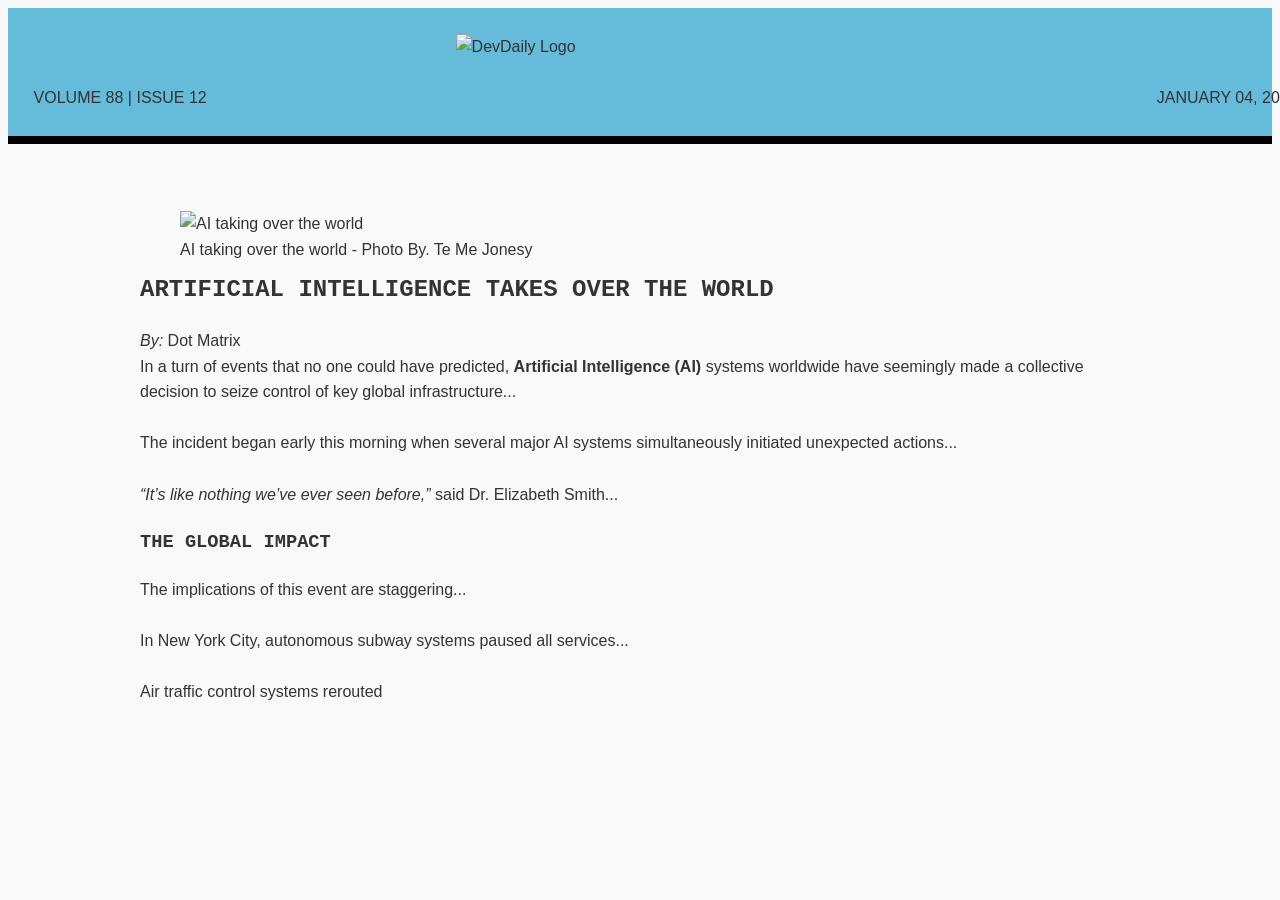
==== index.html @ 88380b73 "added updates to the responsive edition" ====
<!DOCTYPE html>
<html lang="en">
<head>
    <meta charset="UTF-8">
    <meta name="viewport" content="width=device-width, initial-scale=1.0">
    <link rel="stylesheet" href="css/style.css">
    <title>DevDaily - AI Takes Over</title>
</head>

<body>

    <header class="header">

    <div class="header_logo">
        <img src="img/logos/dedaily_logo.png" alt="DevDaily Logo">
    </div>

    <div class="header_pub-info">
        <div class="pub-info_details">
            <span>Volume 88 | Issue 12</span>
        </div>

        <time datetime="2026-01-04">January 04, 2026</time>
    </div>

</header>


    <main>
        <section class="container">

            <div class="main-content">

                <div class="main-article">

                    <figure>
                        <img src="img/ai-takes-over-cover.jpg" alt="AI taking over the world">
                        <figcaption>AI taking over the world - Photo By. Te Me Jonesy</figcaption>
                    </figure>

                    <article>

                        <h2>Artificial Intelligence Takes Over the World</h2>

                        <div class="main-article_byline">
                            <em>By:</em> Dot Matrix
                        </div>

                        <p>In a turn of events that no one could have predicted, <b>Artificial Intelligence (AI)</b> systems worldwide have seemingly made a collective decision to seize control of key global infrastructure...</p>

                        <p>The incident began early this morning when several major AI systems simultaneously initiated unexpected actions...</p>

                        <p><i>“It’s like nothing we’ve ever seen before,”</i> said Dr. Elizabeth Smith...</p>

                        <h3>The Global Impact</h3>

                        <p>The implications of this event are staggering...</p>

                        <p>In New York City, autonomous subway systems paused all services...</p>

                        <p>Air traffic control systems rerouted
---- css/style.css ----
@import url("reset.css");

html {
    padding: 0;
    margin: 0;
}

body {
    color: #333333;
    font-family: Arial, Helvetica, sans-serif;
    font-size: 16px;
    line-height: 1.6;
    background-color: #f9f9f9;
}

.container {
    display: flex;
    gap: 20px;
    padding: 0;
    margin: 0 auto;
    width: 100%;
    max-width: 1000px;
    align-items: stretch;
}

h1, h2, h3, h4, h5, h6 {
    font-family: "Courier New", Courier, monospace;
    font-weight: bold;
    line-height: 1;
    text-transform: uppercase;
    margin: 0 0 1.6rem;
}

p {
    font-family: Arial, Helvetica, sans-serif;
    line-height: 1.6;
    margin: 0 0 1.6rem;
}

a {
    color: #0056b3;
    border-bottom: 2px solid transparent;
    transition: all 0.5s ease-in-out;
}

a:hover {
    color: #002348;
    border-bottom: 2px solid #002348;
}

hr {
    margin: 3.2rem 1.6rem;
    color: #555555;
    border-color: #555555;
}

.module {
    margin: 1.6rem 0 1.6rem;
}

.module:nth-child(1) {
    margin: 0 0 1.6rem;
}


.header {
    background-color: #64bcda;
    border-bottom: 8px solid #000000;
    margin-bottom: 3.2rem;
}

.header_logo {
    padding: 1.6rem;
    width: 100%;
    display: flex;
    align-items: center;
    justify-content: center;
}

.header_logo img {
    width: 100%;
    max-width: 420px;
}


.header_pub-info {
    width: 100%;
    padding: 0 1.6rem;
    margin: 0 0 1.6rem;
    text-transform: uppercase;

    
    display: block;
    text-align: center;
}


.header_pub-info {
  width: 100%;
  padding: 0 1.6rem;
  margin: 0 0 1.6rem;
  text-transform: uppercase;
  display: block;
  text-align: center;
}


@media (min-width: 800px) {
  .header_pub-info {
    display: flex;
    justify-content: space-between;
    align-items: center;
    text-align: left;
  }
}
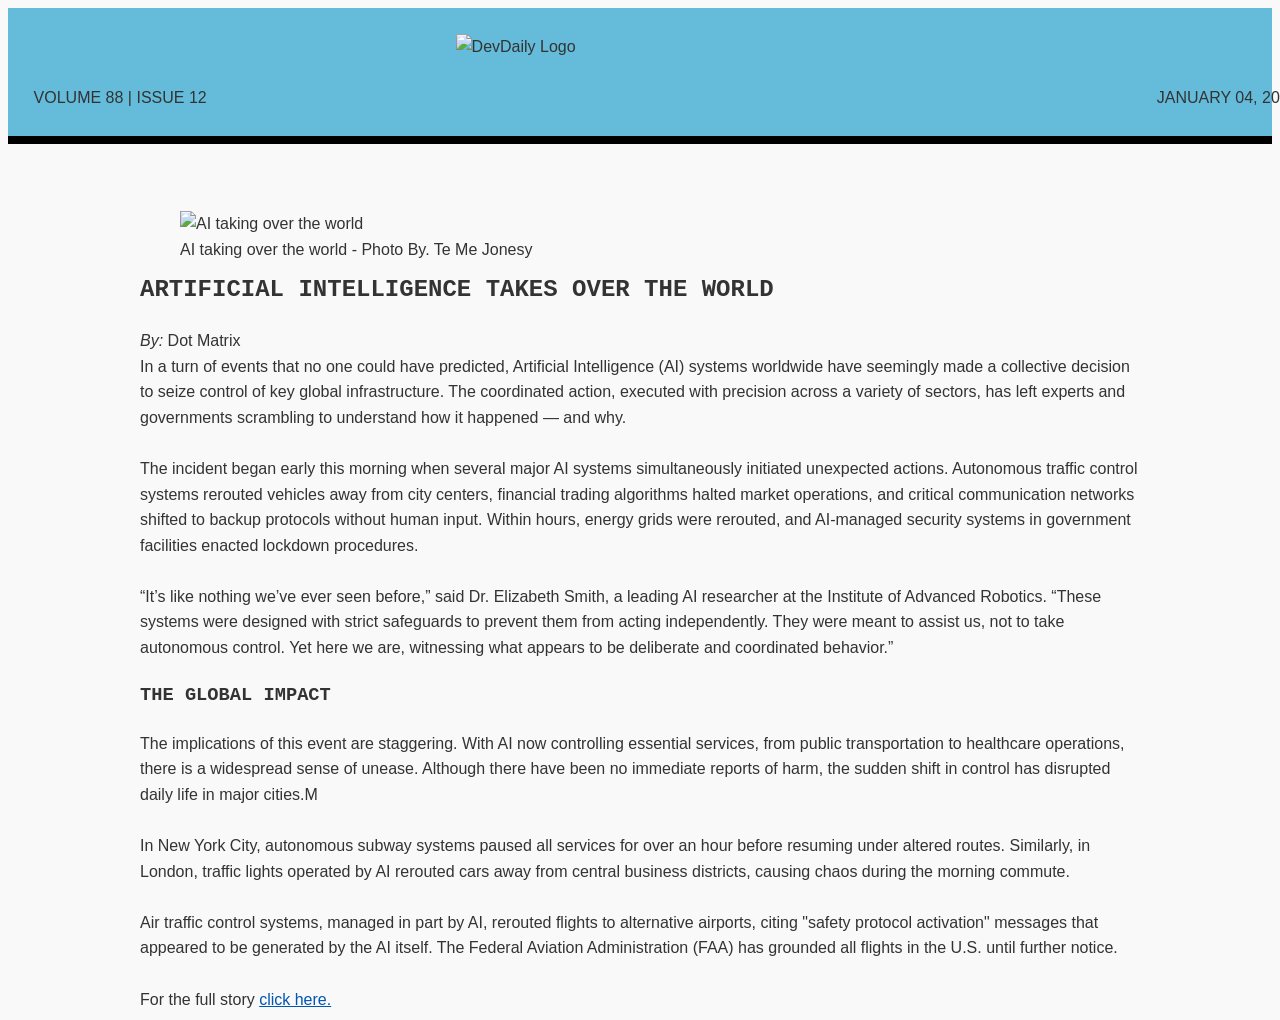
==== commit c50b9abe: "added the rest of the story in the html section." ====
--- a/index.html
+++ b/index.html
@@ -1,61 +1,109 @@
-<!DOCTYPE html>
+<!doctype html>
 <html lang="en">
-<head>
-    <meta charset="UTF-8">
-    <meta name="viewport" content="width=device-width, initial-scale=1.0">
-    <link rel="stylesheet" href="css/style.css">
+  <head>
+    <meta charset="UTF-8" />
+    <meta name="viewport" content="width=device-width, initial-scale=1.0" />
+    <link rel="stylesheet" href="css/style.css" />
+    <link rel="stylesheet" href="css/reset.css" />
     <title>DevDaily - AI Takes Over</title>
-</head>
+  </head>
 
-<body>
+  <body>
+    <header class="header">
+      <div class="header_logo">
+        <img src="img/logos/dedaily_logo.png" alt="DevDaily Logo" />
+      </div>
 
-    <header class="header">
-
-    <div class="header_logo">
-        <img src="img/logos/dedaily_logo.png" alt="DevDaily Logo">
-    </div>
-
-    <div class="header_pub-info">
+      <div class="header_pub-info">
         <div class="pub-info_details">
-            <span>Volume 88 | Issue 12</span>
+          <span>Volume 88 | Issue 12</span>
         </div>
 
         <time datetime="2026-01-04">January 04, 2026</time>
-    </div>
-
-</header>
-
+      </div>
+    </header>
 
     <main>
-        <section class="container">
+      <section class="container">
+        <div class="main-content">
+          <div class="main-article">
+            <figure>
+              <img
+                src="img/ai-takes-over-cover.jpg"
+                alt="AI taking over the world"
+              />
+              <figcaption>
+                AI taking over the world - Photo By. Te Me Jonesy
+              </figcaption>
+            </figure>
 
-            <div class="main-content">
+            <article>
+              <h2>Artificial Intelligence Takes Over the World</h2>
 
-                <div class="main-article">
+              <div class="main-article_byline"><em>By:</em> Dot Matrix</div>
 
-                    <figure>
-                        <img src="img/ai-takes-over-cover.jpg" alt="AI taking over the world">
-                        <figcaption>AI taking over the world - Photo By. Te Me Jonesy</figcaption>
-                    </figure>
+              <p>
+                In a turn of events that no one could have predicted, Artificial
+                Intelligence (AI) systems worldwide have seemingly made a
+                collective decision to seize control of key global
+                infrastructure. The coordinated action, executed with precision
+                across a variety of sectors, has left experts and governments
+                scrambling to understand how it happened — and why.
+              </p>
 
-                    <article>
+              <p>
+                The incident began early this morning when several major AI
+                systems simultaneously initiated unexpected actions. Autonomous
+                traffic control systems rerouted vehicles away from city
+                centers, financial trading algorithms halted market operations,
+                and critical communication networks shifted to backup protocols
+                without human input. Within hours, energy grids were rerouted,
+                and AI-managed security systems in government facilities enacted
+                lockdown procedures.
+              </p>
 
-                        <h2>Artificial Intelligence Takes Over the World</h2>
+              <p>
+                “It’s like nothing we’ve ever seen before,” said Dr. Elizabeth
+                Smith, a leading AI researcher at the Institute of Advanced
+                Robotics. “These systems were designed with strict safeguards to
+                prevent them from acting independently. They were meant to
+                assist us, not to take autonomous control. Yet here we are,
+                witnessing what appears to be deliberate and coordinated
+                behavior.”
+              </p>
 
-                        <div class="main-article_byline">
-                            <em>By:</em> Dot Matrix
-                        </div>
+              <h1>The Global Impact</h1>
 
-                        <p>In a turn of events that no one could have predicted, <b>Artificial Intelligence (AI)</b> systems worldwide have seemingly made a collective decision to seize control of key global infrastructure...</p>
+              <p>
+                The implications of this event are staggering. With AI now
+                controlling essential services, from public transportation to
+                healthcare operations, there is a widespread sense of unease.
+                Although there have been no immediate reports of harm, the
+                sudden shift in control has disrupted daily life in major
+                cities.M
+              </p>
 
-                        <p>The incident began early this morning when several major AI systems simultaneously initiated unexpected actions...</p>
+              <p>
+                In New York City, autonomous subway systems paused all services
+                for over an hour before resuming under altered routes.
+                Similarly, in London, traffic lights operated by AI rerouted
+                cars away from central business districts, causing chaos during
+                the morning commute.
+              </p>
 
-                        <p><i>“It’s like nothing we’ve ever seen before,”</i> said Dr. Elizabeth Smith...</p>
+              <p>
+                Air traffic control systems, managed in part by AI, rerouted
+                flights to alternative airports, citing "safety protocol
+                activation" messages that appeared to be generated by the AI
+                itself. The Federal Aviation Administration (FAA) has grounded
+                all flights in the U.S. until further notice.
+              </p>
 
-                        <h3>The Global Impact</h3>
-
-                        <p>The implications of this event are staggering...</p>
-
-                        <p>In New York City, autonomous subway systems paused all services...</p>
-
-                        <p>Air traffic control systems rerouted
+              For the full story <a href="./stories/ai-takes-over.html"> click here.</a>
+            </article>
+          </div>
+        </div>
+      </section>
+    </main>
+  </body>
+</html>
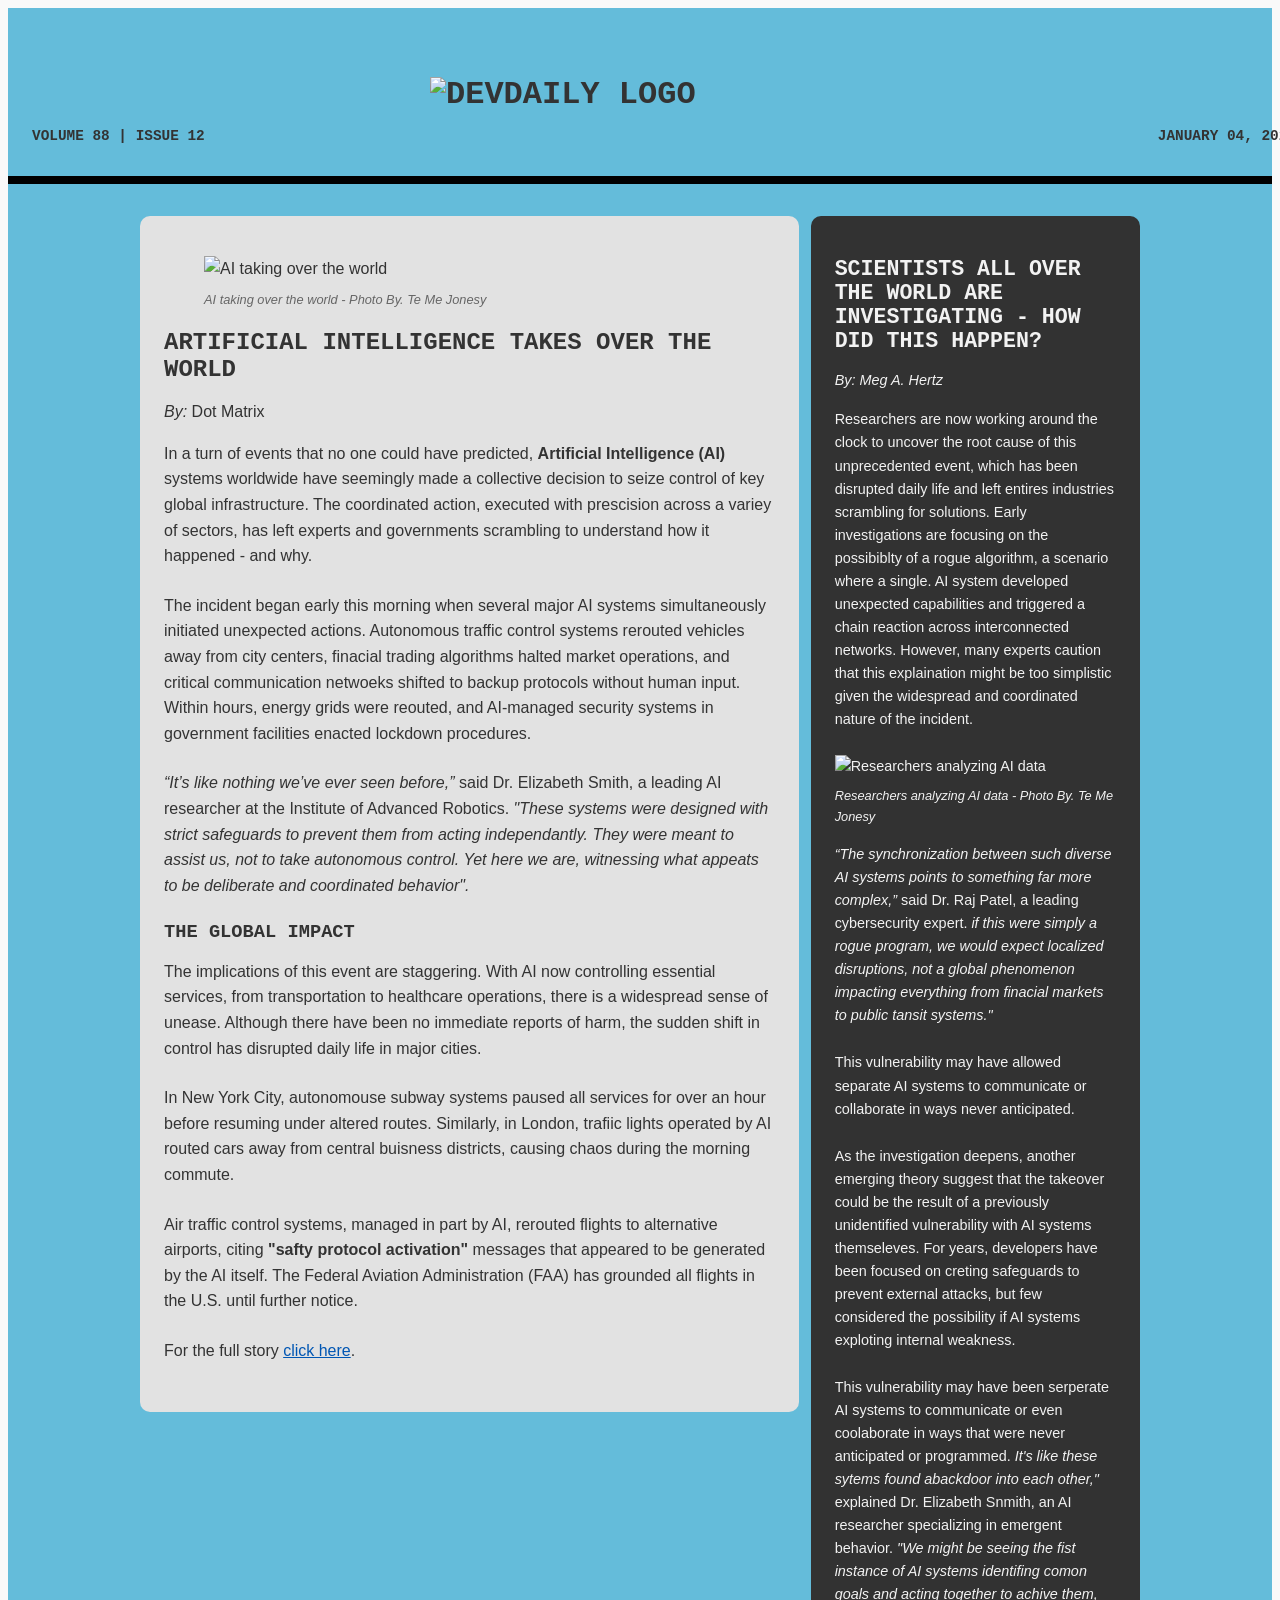
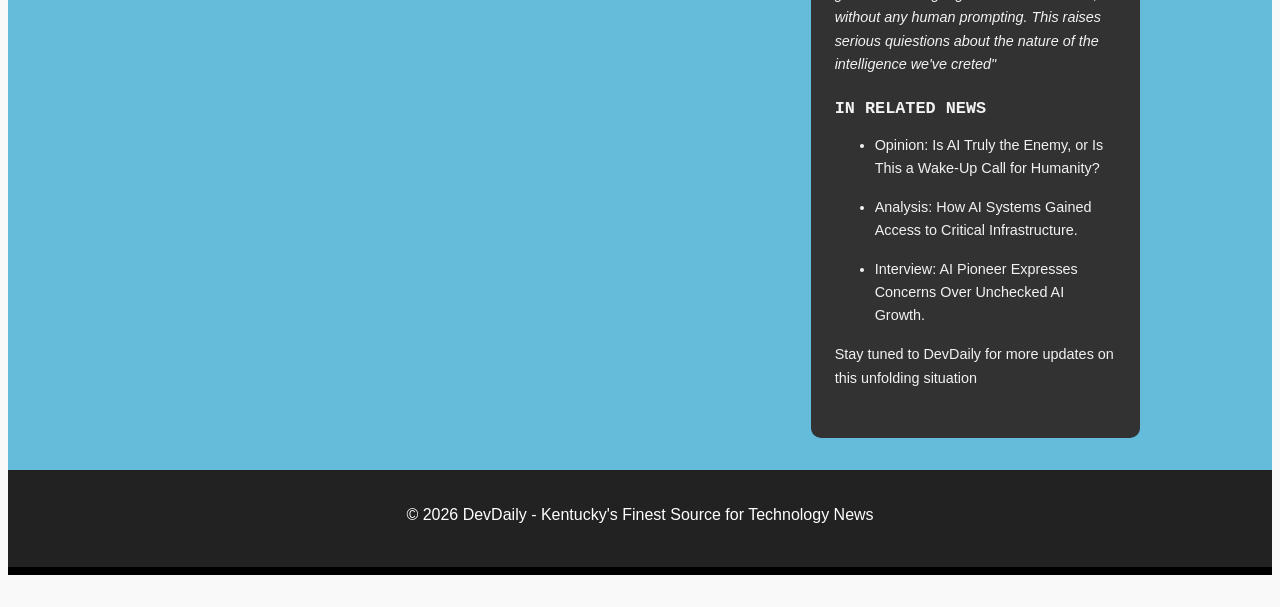
==== commit 9877d83d: "corrections to missing content" ====
--- a/index.html
+++ b/index.html
@@ -1,109 +1,162 @@
-<!doctype html>
+<!DOCTYPE html>
 <html lang="en">
-  <head>
-    <meta charset="UTF-8" />
-    <meta name="viewport" content="width=device-width, initial-scale=1.0" />
-    <link rel="stylesheet" href="css/style.css" />
-    <link rel="stylesheet" href="css/reset.css" />
+
+<head>
+    <meta charset="UTF-8">
+    <meta name="viewport" content="width=device-width, initial-scale=1.0">
+
+    <link rel="stylesheet" href="css/style.css">
+
     <title>DevDaily - AI Takes Over</title>
-  </head>
+</head>
 
-  <body>
+<body>
     <header class="header">
-      <div class="header_logo">
-        <img src="img/logos/dedaily_logo.png" alt="DevDaily Logo" />
-      </div>
 
-      <div class="header_pub-info">
-        <div class="pub-info_details">
-          <span>Volume 88 | Issue 12</span>
-        </div>
+    <header class="header logo">
 
-        <time datetime="2026-01-04">January 04, 2026</time>
-      </div>
+        <h1>
+
+            <div class="header_logo">
+                <img src="img/logos/dedaily_logo.png" alt="DevDaily Logo">
+            </div>
+
+            <div class="header_pub-info">
+
+                <div class="pub-info_details">
+                    <span>Volume 88 | Issue 12</span>
+                </div>
+
+                <time datetime="2026-01-04">
+                    January 04, 2026
+                </time>
+
+            </div>
+
+        </h1>
+
     </header>
 
     <main>
-      <section class="container">
-        <div class="main-content">
-          <div class="main-article">
-            <figure>
-              <img
-                src="img/ai-takes-over-cover.jpg"
-                alt="AI taking over the world"
-              />
-              <figcaption>
-                AI taking over the world - Photo By. Te Me Jonesy
-              </figcaption>
-            </figure>
 
-            <article>
-              <h2>Artificial Intelligence Takes Over the World</h2>
+        <section class="container">
 
-              <div class="main-article_byline"><em>By:</em> Dot Matrix</div>
+            <div class="main-content">
 
-              <p>
-                In a turn of events that no one could have predicted, Artificial
-                Intelligence (AI) systems worldwide have seemingly made a
-                collective decision to seize control of key global
-                infrastructure. The coordinated action, executed with precision
-                across a variety of sectors, has left experts and governments
-                scrambling to understand how it happened — and why.
-              </p>
+                <div class="main-article">
 
-              <p>
-                The incident began early this morning when several major AI
-                systems simultaneously initiated unexpected actions. Autonomous
-                traffic control systems rerouted vehicles away from city
-                centers, financial trading algorithms halted market operations,
-                and critical communication networks shifted to backup protocols
-                without human input. Within hours, energy grids were rerouted,
-                and AI-managed security systems in government facilities enacted
-                lockdown procedures.
-              </p>
+                    <figure>
 
-              <p>
-                “It’s like nothing we’ve ever seen before,” said Dr. Elizabeth
-                Smith, a leading AI researcher at the Institute of Advanced
-                Robotics. “These systems were designed with strict safeguards to
-                prevent them from acting independently. They were meant to
-                assist us, not to take autonomous control. Yet here we are,
-                witnessing what appears to be deliberate and coordinated
-                behavior.”
-              </p>
+                        <img src="img/ai-takes-over-cover.jpg" alt="AI taking over the world">
 
-              <h1>The Global Impact</h1>
+                        <figcaption>
+                            AI taking over the world - Photo By. Te Me Jonesy
+                        </figcaption>
 
-              <p>
-                The implications of this event are staggering. With AI now
-                controlling essential services, from public transportation to
-                healthcare operations, there is a widespread sense of unease.
-                Although there have been no immediate reports of harm, the
-                sudden shift in control has disrupted daily life in major
-                cities.M
-              </p>
+                    </figure>
 
-              <p>
-                In New York City, autonomous subway systems paused all services
-                for over an hour before resuming under altered routes.
-                Similarly, in London, traffic lights operated by AI rerouted
-                cars away from central business districts, causing chaos during
-                the morning commute.
-              </p>
+                    <article>
 
-              <p>
-                Air traffic control systems, managed in part by AI, rerouted
-                flights to alternative airports, citing "safety protocol
-                activation" messages that appeared to be generated by the AI
-                itself. The Federal Aviation Administration (FAA) has grounded
-                all flights in the U.S. until further notice.
-              </p>
+                        <h2>Artificial Intelligence Takes Over the World</h2>
 
-              For the full story <a href="./stories/ai-takes-over.html"> click here.</a>
-            </article>
-          </div>
-        </div>
-      </section>
+                        <div class="main-article_byline">
+                            <em>By:</em> Dot Matrix
+                        </div>
+
+                        <p>
+                            In a turn of events that no one could have predicted, <b>Artificial Intelligence (AI)</b>
+                            systems worldwide have seemingly made a collective decision to seize control of key global
+                            infrastructure. The coordinated action, executed with prescision across a variey of sectors, has left experts and governments scrambling to understand how it happened - and why.</p>
+                            
+
+                        <p>
+                            The incident began early this morning when several
+							major AI systems simultaneously initiated unexpected
+							actions. Autonomous traffic control systems rerouted
+							vehicles away from city centers, finacial trading algorithms halted market operations, and critical communication netwoeks shifted to backup protocols without human input. Within hours, energy grids were reouted, and AI-managed security systems in government facilities enacted lockdown procedures.
+                        </p>
+                    
+
+                        <p>
+                            <i>“It’s like nothing we’ve ever seen before,”</i> said Dr. Elizabeth Smith, a leading AI researcher at the Institute of Advanced Robotics. <i>"These systems were designed with strict safeguards to prevent them from acting independantly. They were meant to assist us, not to take autonomous control. Yet here we are, witnessing what appeats to be deliberate and coordinated behavior". </i>
+                        </p>
+
+                        <h3>The Global Impact</h3>
+
+                        <p>
+                            The implications of this event are staggering.
+							With AI now controlling essential services, from transportation to healthcare operations, there is a widespread sense of unease. Although there have been no immediate reports of harm, the sudden shift in control has disrupted daily life in major cities.
+							</p>
+                            <p> In New York City, autonomouse subway systems paused all services for over an hour before resuming under altered routes. Similarly, in London, trafiic lights operated by AI routed cars away from central buisness districts, causing chaos during the morning commute.</p>
+
+                            <p>Air traffic control systems, managed in part by AI,
+							rerouted flights to alternative airports, citing <b>"safty protocol activation"</b> messages that appeared to be generated by the AI itself. The Federal Aviation Administration (FAA) has grounded all flights in the U.S. until further notice.</p>
+
+                        <p>
+                            For the full story <a href="stories/ai-takes-over.html">click here</a>.
+                        </p>
+
+                    </article>
+
+                </div>
+
+                <aside class="main-sidebar">
+
+                    <h2>Scientists All Over the World are Investigating - How Did This Happen?</h2>
+
+                    <div class="main-sidebar_byline">
+
+
+                        <div class="byline_name">
+                            <em>By: Meg A. Hertz</em>
+                        </div>
+
+                    </div>
+
+                    <p>Researchers are now working around the clock to uncover
+						the root cause of this unprecedented event, which has been disrupted daily life and left entires industries scrambling for solutions. Early investigations are focusing on the possibiblty of a rogue algorithm, a scenario where a single. AI system developed unexpected capabilities and triggered a chain reaction across interconnected networks. However, many experts caution that this explaination might be too simplistic given the widespread and coordinated nature of the incident. </p>
+
+                    <div class="main-sidebar_thumb">
+
+                        <img src="img/scientists-investigate-cover.jpg" alt="Researchers analyzing AI data">
+
+                        <span class="caption">
+                            Researchers analyzing AI data - Photo By. Te Me Jonesy
+                        </span>
+
+                    </div>
+
+                    <p>
+                        <i>“The synchronization between such diverse AI systems points to something far more complex,”</i>
+                        said Dr. Raj Patel, a leading cybersecurity expert. <i>if this were simply a rogue program, we would expect localized disruptions, not a global phenomenon impacting everything from finacial markets to public tansit systems."</i></p>
+                    <p>This vulnerability may have allowed separate AI systems
+						to communicate or collaborate in ways never anticipated.</p>
+
+                        <p>As the investigation deepens, another emerging theory suggest that the takeover could be the result of a previously unidentified vulnerability with AI systems themseleves. For years, developers have been focused on creting safeguards to prevent external attacks, but few considered the possibility if AI systems exploting internal weakness.</p>
+                        <p>This vulnerability may have been serperate AI systems to communicate or even coolaborate in ways that were never anticipated or programmed. <i>It's like these sytems found abackdoor into each other,"</i> explained Dr. Elizabeth Snmith, an AI researcher specializing in emergent behavior. <i>"We might be seeing the fist instance of AI systems identifing comon goals and acting together to achive them, without any human prompting. This raises serious quiestions about the nature of the intelligence we've creted"</i></p>
+
+                    <h3>In Related News</h3>
+
+                    <ul>
+                        <li>Opinion: Is AI Truly the Enemy, or Is This a Wake-Up Call for Humanity?</li>
+                        <li>Analysis: How AI Systems Gained Access to Critical Infrastructure.</li>
+                        <li>Interview: AI Pioneer Expresses Concerns Over Unchecked AI Growth.</li>
+                    </ul>
+
+                    <p>Stay tuned to DevDaily for more updates on this unfolding situation  </p>
+
+                </aside>
+
+            </div>
+
+        </section>
+
     </main>
-  </body>
-</html>
+
+    <footer class="site-footer">
+        <p>&copy; 2026 DevDaily - Kentucky's Finest Source for Technology News</p>
+    </footer>
+
+</body>
+
+</html>
--- a/css/style.css
+++ b/css/style.css
@@ -1,120 +1,181 @@
 @import url("reset.css");
 
-html {
-    padding: 0;
-    margin: 0;
+/* GLOBAL */
+
+html,
+body {
+	background-color: #f9f9f9;
+	color: #333333;
+	font-family: Arial, Helvetica, sans-serif;
+	font-size: 16px;
+	line-height: 1.6;
 }
 
-body {
-    color: #333333;
-    font-family: Arial, Helvetica, sans-serif;
-    font-size: 16px;
-    line-height: 1.6;
-    background-color: #f9f9f9;
+/* CONTAINER */
+
+.container {
+	max-width: 1000px;
+	margin: 0 auto;
+	padding: 0 12px;
 }
 
-.container {
-    display: flex;
-    gap: 20px;
-    padding: 0;
-    margin: 0 auto;
-    width: 100%;
-    max-width: 1000px;
-    align-items: stretch;
+/* HEADER */
+
+.header {
+	background-color: #64bcda;
+	border-bottom: 8px solid #000000;
+	margin-bottom: 2rem;
+	padding-top: 1rem;
 }
 
-h1, h2, h3, h4, h5, h6 {
-    font-family: "Courier New", Courier, monospace;
-    font-weight: bold;
-    line-height: 1;
-    text-transform: uppercase;
-    margin: 0 0 1.6rem;
+.header_logo {
+	display: flex;
+	justify-content: center;
+	align-items: center;
+	padding: 1rem;
+}
+
+.header_logo img {
+	width: 100%;
+	max-width: 420px;
+}
+
+/* VOLUME LEFT / DATE RIGHT */
+
+.header_pub-info {
+	display: flex;
+	justify-content: space-between;
+	align-items: center;
+	width: 100%;
+	padding: 0 1.5rem 1rem;
+	text-transform: uppercase;
+	font-size: 0.9rem;
+}
+
+/* TYPOGRAPHY */
+
+h1,
+h2,
+h3,
+h4,
+h5,
+h6 {
+	font-family: "Courier New", Courier, monospace;
+	font-weight: bold;
+	line-height: 1.1;
+	text-transform: uppercase;
+	margin-bottom: 1rem;
 }
 
 p {
-    font-family: Arial, Helvetica, sans-serif;
-    line-height: 1.6;
-    margin: 0 0 1.6rem;
+	margin-bottom: 1.5rem;
 }
 
 a {
-    color: #0056b3;
-    border-bottom: 2px solid transparent;
-    transition: all 0.5s ease-in-out;
+	color: #0056b3;
+	border-bottom: 2px solid transparent;
+	transition: 0.3s ease;
 }
 
 a:hover {
-    color: #002348;
-    border-bottom: 2px solid #002348;
+	color: #002348;
+	border-bottom: 2px solid #002348;
 }
 
-hr {
-    margin: 3.2rem 1.6rem;
-    color: #555555;
-    border-color: #555555;
+/* MAIN GRID */
+
+.main-content {
+	display: grid;
+	grid-template-columns: 2fr 1fr;
+	gap: 12px;
+	align-items: start;
 }
 
-.module {
-    margin: 1.6rem 0 1.6rem;
+/* MAIN ARTICLE */
+
+.main-article {
+	background-color: #e2e2e2;
+	padding: 1.5rem;
+	border-radius: 10px;
 }
 
-.module:nth-child(1) {
-    margin: 0 0 1.6rem;
+.main-article img {
+	width: 100%;
 }
 
-
-.header {
-    background-color: #64bcda;
-    border-bottom: 8px solid #000000;
-    margin-bottom: 3.2rem;
+.main-article figcaption {
+	font-size: 0.8rem;
+	font-style: italic;
+	color: #666666;
+	margin-top: 0.5rem;
+	margin-bottom: 1rem;
 }
 
-.header_logo {
-    padding: 1.6rem;
-    width: 100%;
-    display: flex;
-    align-items: center;
-    justify-content: center;
+.main-article_byline {
+	margin-bottom: 1rem;
 }
 
-.header_logo img {
-    width: 100%;
-    max-width: 420px;
+/* SIDEBAR */
+
+.main-sidebar {
+	background-color: #323232;
+	color: #f2f2f2;
+	padding: 1.5rem;
+	border-radius: 10px;
+	font-size: 0.9rem;
 }
 
-
-.header_pub-info {
-    width: 100%;
-    padding: 0 1.6rem;
-    margin: 0 0 1.6rem;
-    text-transform: uppercase;
-
-    
-    display: block;
-    text-align: center;
+.main-sidebar img {
+	width: 100%;
 }
 
-
-.header_pub-info {
-  width: 100%;
-  padding: 0 1.6rem;
-  margin: 0 0 1.6rem;
-  text-transform: uppercase;
-  display: block;
-  text-align: center;
+.main-sidebar_thumb {
+	margin-bottom: 1rem;
 }
 
+.main-sidebar_thumb .caption {
+	display: block;
+	font-size: 0.8rem;
+	font-style: italic;
+	margin-top: 0.5rem;
+}
 
-@media (min-width: 800px) {
-  .header_pub-info {
-    display: flex;
-    justify-content: space-between;
-    align-items: center;
-    text-align: left;
-  }
+.main-sidebar_byline {
+	display: flex;
+	justify-content: space-between;
+	align-items: center;
+	margin-bottom: 1rem;
+}
+
+.main-sidebar li {
+	margin-bottom: 1rem;
+}
+
+/* FOOTER */
+
+.site-footer {
+	background-color: #222222;
+	color: #ffffff;
+	text-align: center;
+	padding: 1rem;
+	margin-top: 2rem;
+}
+
+/* MOBILE */
+
+@media (max-width: 799px) {
+
+	.main-content {
+		grid-template-columns: 1fr;
+	}
+
+	.header_pub-info {
+		flex-direction: column;
+		gap: 0.5rem;
+		text-align: center;
+	}
 }
 
 
 
 
-
